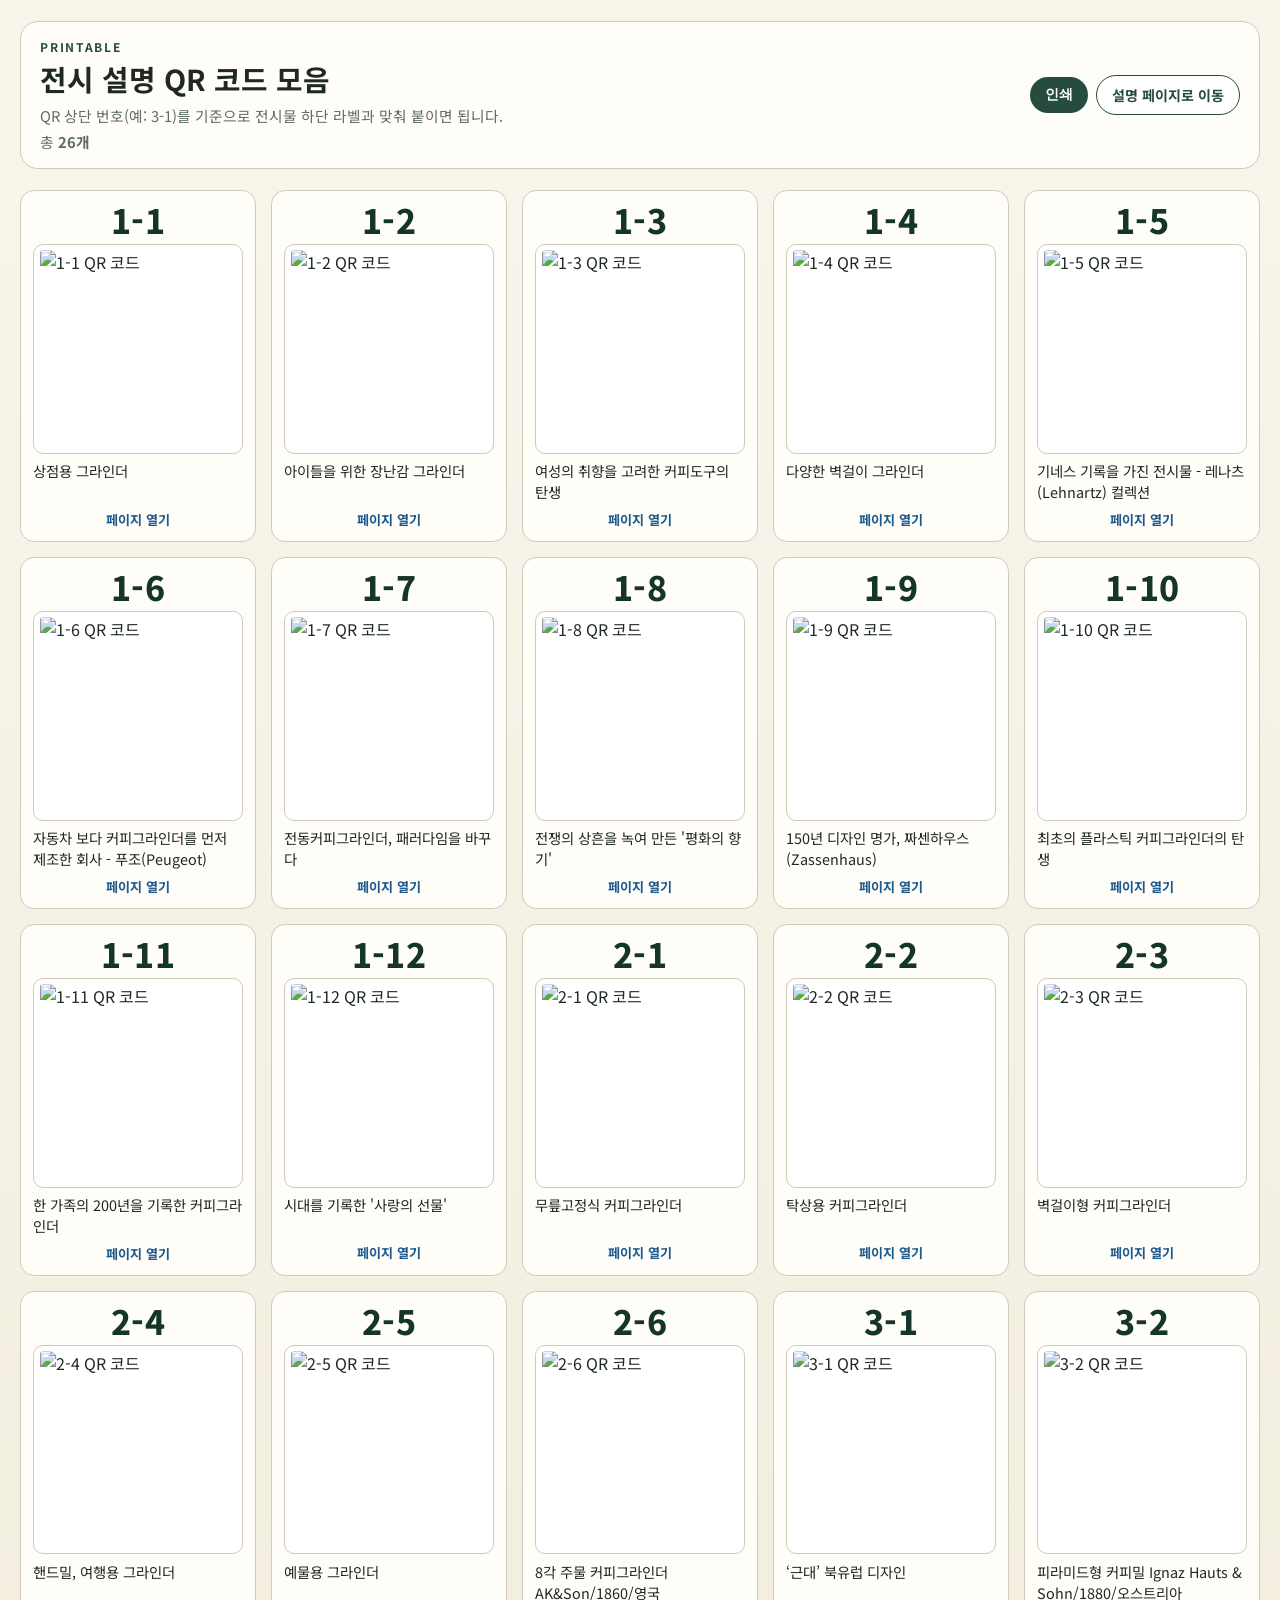
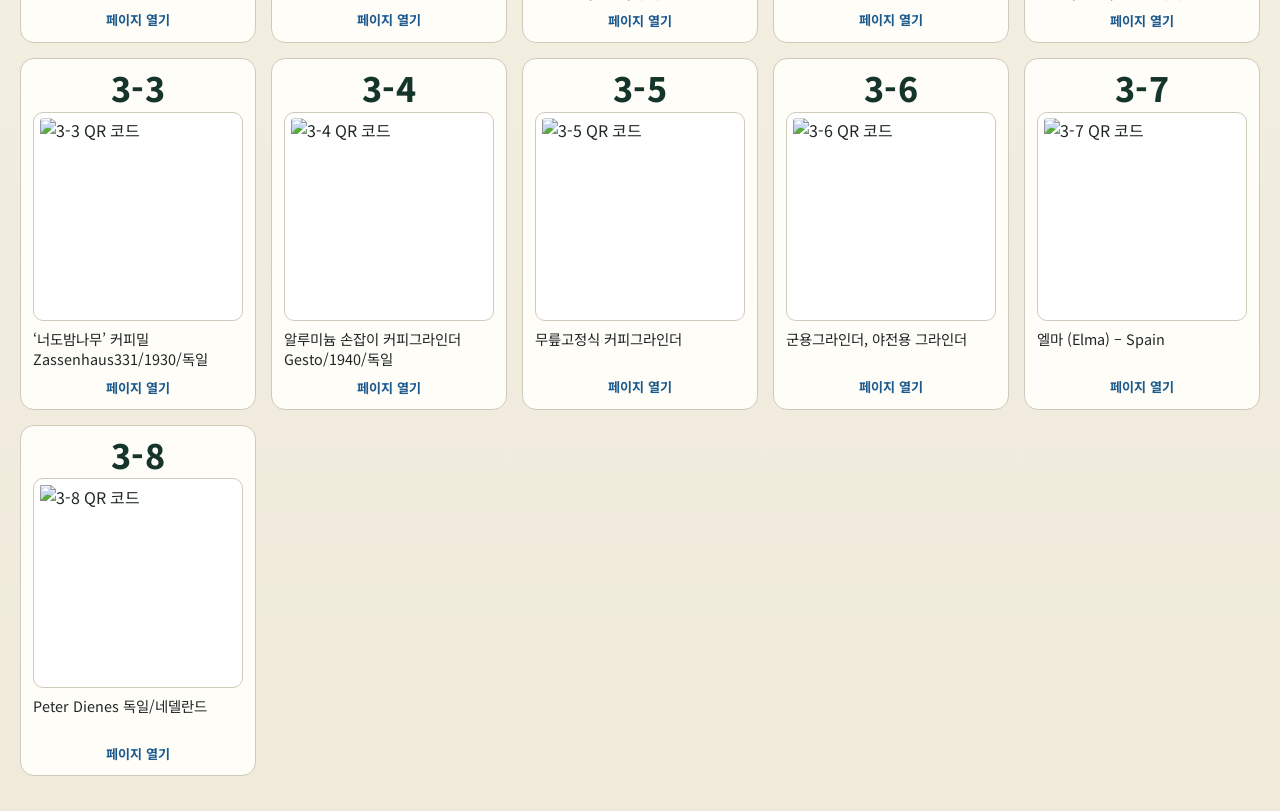
==== qr.html @ 267f42fe "init" ====
﻿<!doctype html>
<html lang="ko">
<head>
  <meta charset="utf-8">
  <meta name="viewport" content="width=device-width, initial-scale=1">
  <meta name="description" content="Mahlwerk 전시 QR 코드 모음">
  <title>Mahlwerk QR 코드 모음</title>
  <link rel="preconnect" href="https://fonts.googleapis.com">
  <link rel="preconnect" href="https://fonts.gstatic.com" crossorigin>
  <link href="https://fonts.googleapis.com/css2?family=Noto+Sans+KR:wght@400;500;700;800&display=swap" rel="stylesheet">
  <link rel="stylesheet" href="qr.css">
</head>
<body>
  <header class="header">
    <div>
      <p class="eyebrow">PRINTABLE</p>
      <h1>전시 설명 QR 코드 모음</h1>
      <p class="desc">QR 상단 번호(예: 3-1)를 기준으로 전시물 하단 라벨과 맞춰 붙이면 됩니다.</p>
      <p class="count">총 <strong id="totalCount">0개</strong></p>
    </div>
    <div class="header-actions">
      <button id="printButton" type="button">인쇄</button>
      <a href="./index.html">설명 페이지로 이동</a>
    </div>
  </header>

  <main>
    <p id="status" class="status">QR 목록을 준비 중입니다...</p>
    <section id="qrGrid" class="grid" aria-label="QR 코드 목록"></section>
  </main>

  <script type="module" src="qr.js"></script>
</body>
</html>
---- qr.css ----
﻿:root {
  --bg: #f5f3ea;
  --ink: #1f2825;
  --muted: #5f6b67;
  --line: #cfcaBC;
  --card: #fffdf8;
  --accent: #264c3f;
}

* {
  box-sizing: border-box;
}

body {
  margin: 0;
  font-family: "Noto Sans KR", sans-serif;
  color: var(--ink);
  background: linear-gradient(180deg, #f8f5eb 0%, #efeada 100%);
}

.header {
  width: min(1240px, calc(100% - 2rem));
  margin: 1.3rem auto;
  padding: 1rem 1.2rem;
  background: #fffdf7;
  border: 1px solid var(--line);
  border-radius: 18px;
  display: flex;
  justify-content: space-between;
  gap: 1rem;
  align-items: center;
}

.eyebrow {
  margin: 0;
  font-size: 0.75rem;
  letter-spacing: 0.14em;
  font-weight: 700;
  color: var(--accent);
}

h1 {
  margin: 0.2rem 0 0;
  font-size: clamp(1.3rem, 2.4vw, 1.8rem);
}

.desc,
.count {
  margin: 0.35rem 0 0;
  color: var(--muted);
  font-size: 0.92rem;
}

.header-actions {
  display: flex;
  gap: 0.55rem;
  align-items: center;
}

.header-actions button,
.header-actions a {
  border: 0;
  border-radius: 999px;
  text-decoration: none;
  font-weight: 700;
  font-size: 0.88rem;
  padding: 0.54rem 0.92rem;
  cursor: pointer;
}

.header-actions button {
  color: #fff;
  background: var(--accent);
}

.header-actions a {
  background: #fff;
  color: var(--accent);
  border: 1px solid var(--accent);
}

main {
  width: min(1240px, calc(100% - 2rem));
  margin: 0 auto 2.2rem;
}

.status {
  margin: 0.5rem 0;
  color: var(--muted);
}

.grid {
  display: grid;
  grid-template-columns: repeat(auto-fill, minmax(220px, 1fr));
  gap: 0.95rem;
}

.qr-card {
  background: var(--card);
  border: 1px solid var(--line);
  border-radius: 14px;
  padding: 0.75rem;
  display: grid;
  gap: 0.45rem;
  align-content: start;
}

.qr-label {
  margin: 0;
  text-align: center;
  font-size: 2.1rem;
  line-height: 1;
  font-weight: 800;
  letter-spacing: 0.01em;
  color: #15352b;
}

.qr-image {
  width: 100%;
  aspect-ratio: 1 / 1;
  object-fit: contain;
  border-radius: 10px;
  border: 1px solid var(--line);
  background: #fff;
  padding: 0.35rem;
}

.qr-title {
  margin: 0;
  font-size: 0.9rem;
  line-height: 1.45;
  min-height: 2.6rem;
}

.qr-link {
  justify-self: center;
  text-decoration: none;
  font-size: 0.82rem;
  color: #1c5a8e;
  font-weight: 700;
}

@media (max-width: 760px) {
  .header {
    flex-direction: column;
    align-items: flex-start;
  }
}

@media print {
  body {
    background: #fff;
  }

  .header {
    width: 100%;
    border: 0;
    border-radius: 0;
    margin: 0;
    padding: 0 0 0.4cm;
  }

  .header-actions,
  .status,
  .qr-link {
    display: none !important;
  }

  main {
    width: 100%;
    margin: 0;
  }

  .grid {
    gap: 0.45cm;
    grid-template-columns: repeat(3, 1fr);
  }

  .qr-card {
    break-inside: avoid;
    border: 1px solid #ccc;
  }

  .qr-label {
    font-size: 1.7rem;
  }
}
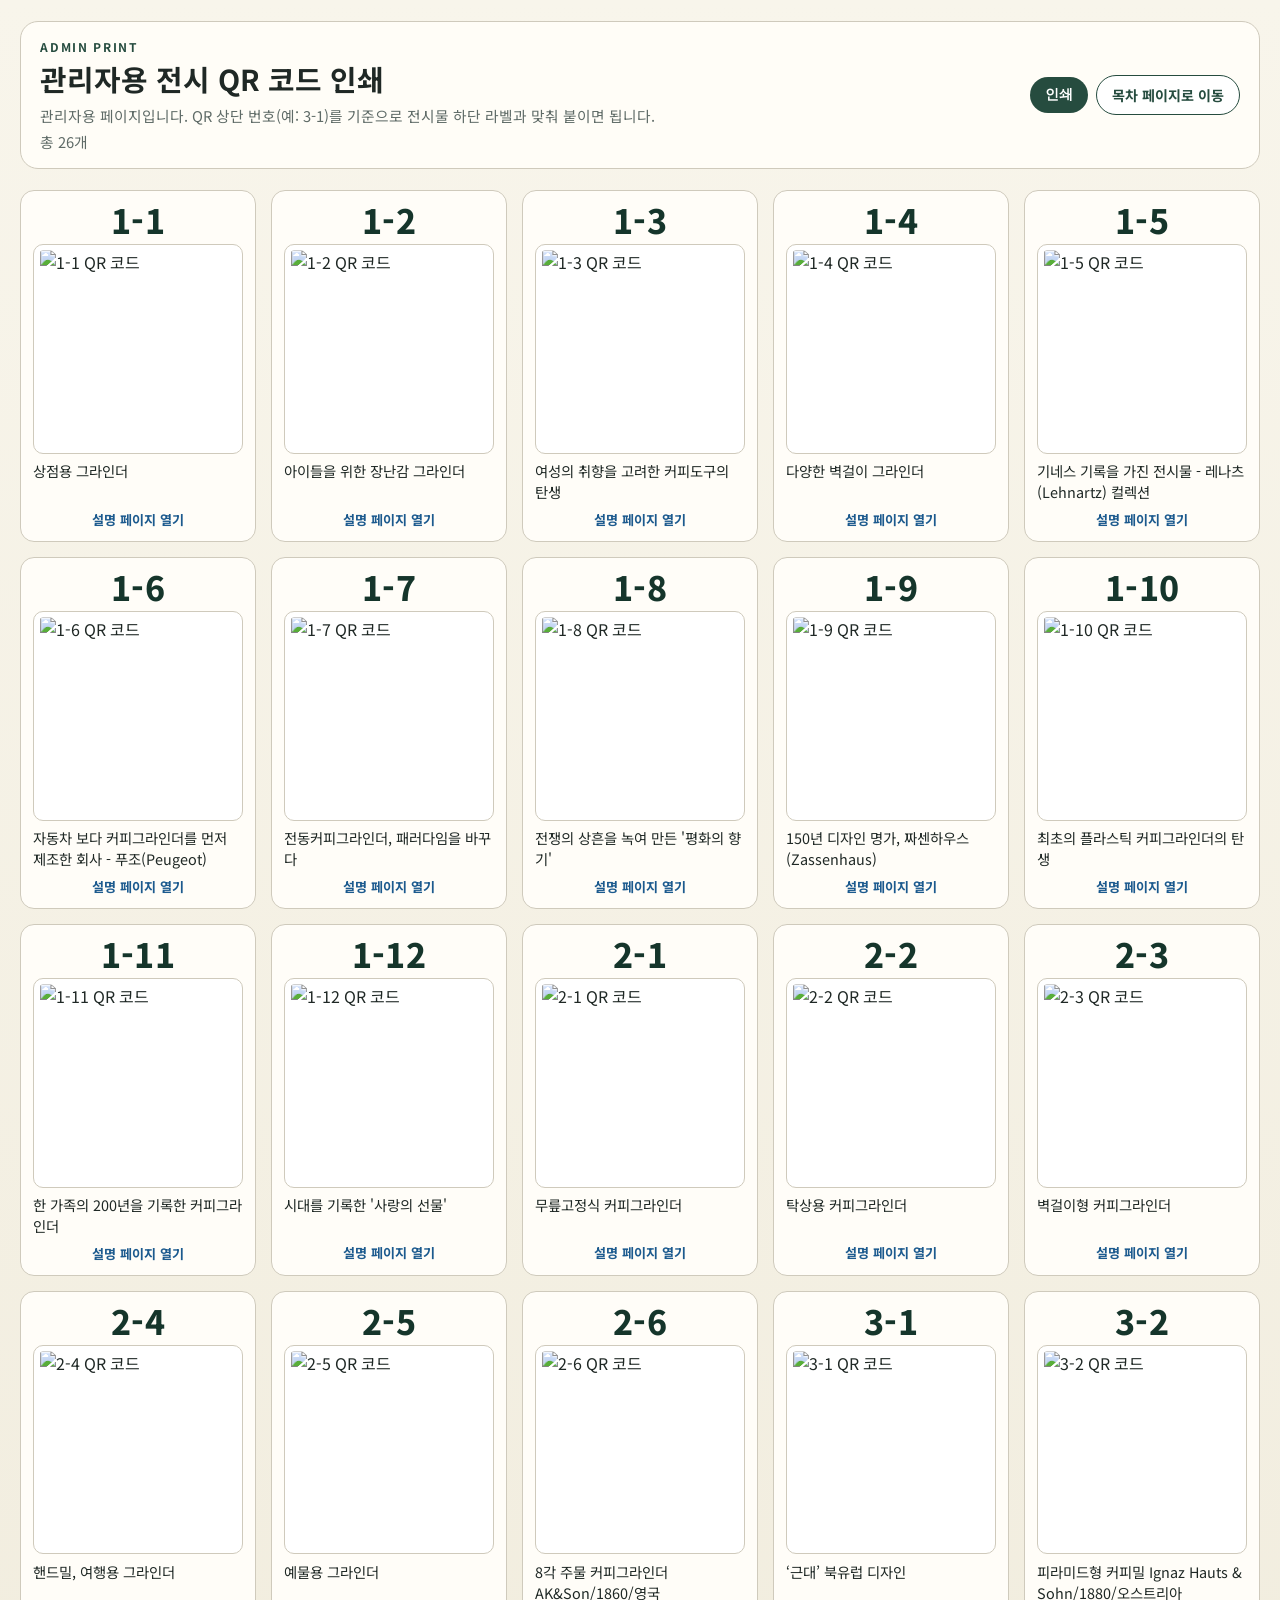
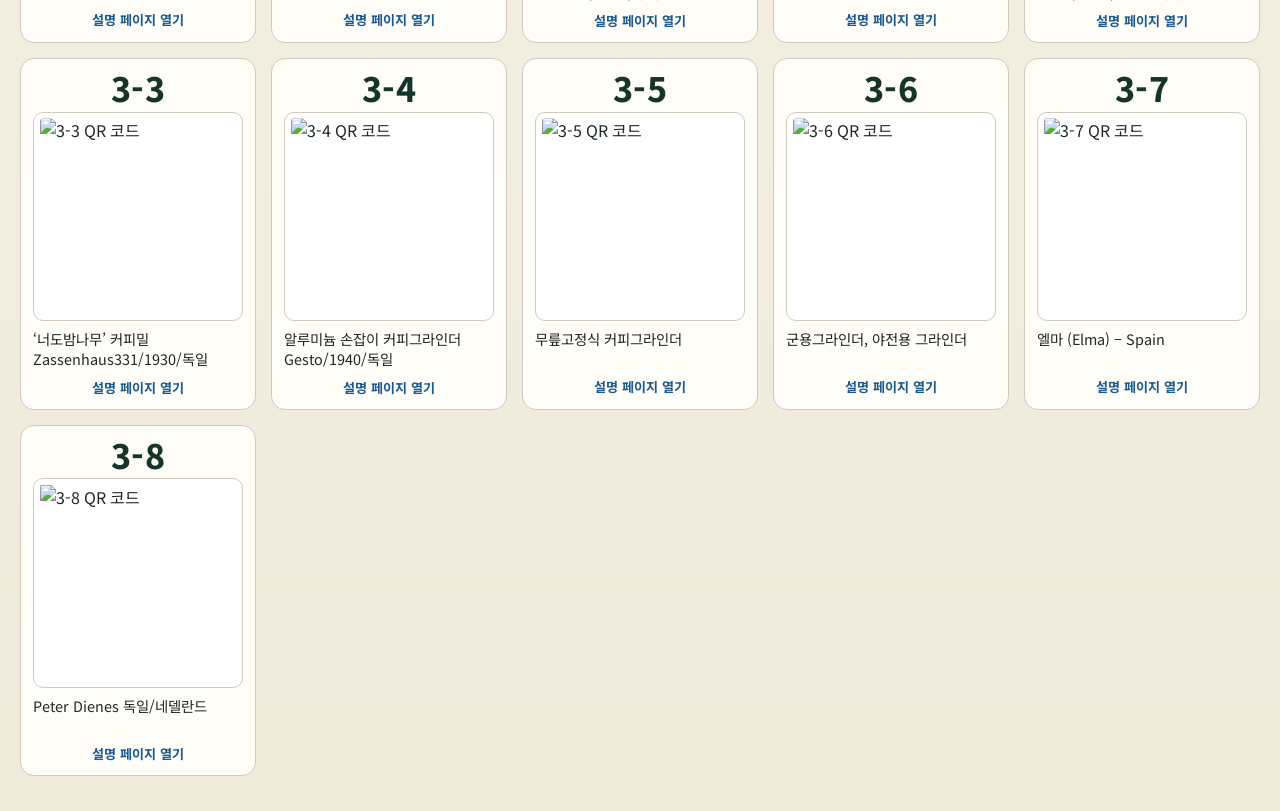
==== commit 74d5808d: "v2 : Translation" ====
--- a/qr.html
+++ b/qr.html
@@ -1,10 +1,11 @@
-﻿<!doctype html>
+<!doctype html>
 <html lang="ko">
 <head>
   <meta charset="utf-8">
   <meta name="viewport" content="width=device-width, initial-scale=1">
-  <meta name="description" content="Mahlwerk 전시 QR 코드 모음">
-  <title>Mahlwerk QR 코드 모음</title>
+  <meta name="description" content="Mahlwerk 관리자용 QR 코드 인쇄 페이지">
+  <meta name="robots" content="noindex, nofollow">
+  <title>Mahlwerk 관리자용 QR 코드 인쇄</title>
   <link rel="preconnect" href="https://fonts.googleapis.com">
   <link rel="preconnect" href="https://fonts.gstatic.com" crossorigin>
   <link href="https://fonts.googleapis.com/css2?family=Noto+Sans+KR:wght@400;500;700;800&display=swap" rel="stylesheet">
@@ -13,14 +14,14 @@
 <body>
   <header class="header">
     <div>
-      <p class="eyebrow">PRINTABLE</p>
-      <h1>전시 설명 QR 코드 모음</h1>
-      <p class="desc">QR 상단 번호(예: 3-1)를 기준으로 전시물 하단 라벨과 맞춰 붙이면 됩니다.</p>
-      <p class="count">총 <strong id="totalCount">0개</strong></p>
+      <p class="eyebrow">ADMIN PRINT</p>
+      <h1 id="headerTitle">관리자용 전시 QR 코드 인쇄</h1>
+      <p id="headerDesc" class="desc">관리자용 페이지입니다. QR 상단 번호(예: 3-1)를 기준으로 전시물 하단 라벨과 맞춰 붙이면 됩니다.</p>
+      <p id="countLine" class="count">총 0개</p>
     </div>
     <div class="header-actions">
       <button id="printButton" type="button">인쇄</button>
-      <a href="./index.html">설명 페이지로 이동</a>
+      <a id="backLink" href="./index.html">목차 페이지로 이동</a>
     </div>
   </header>
 
